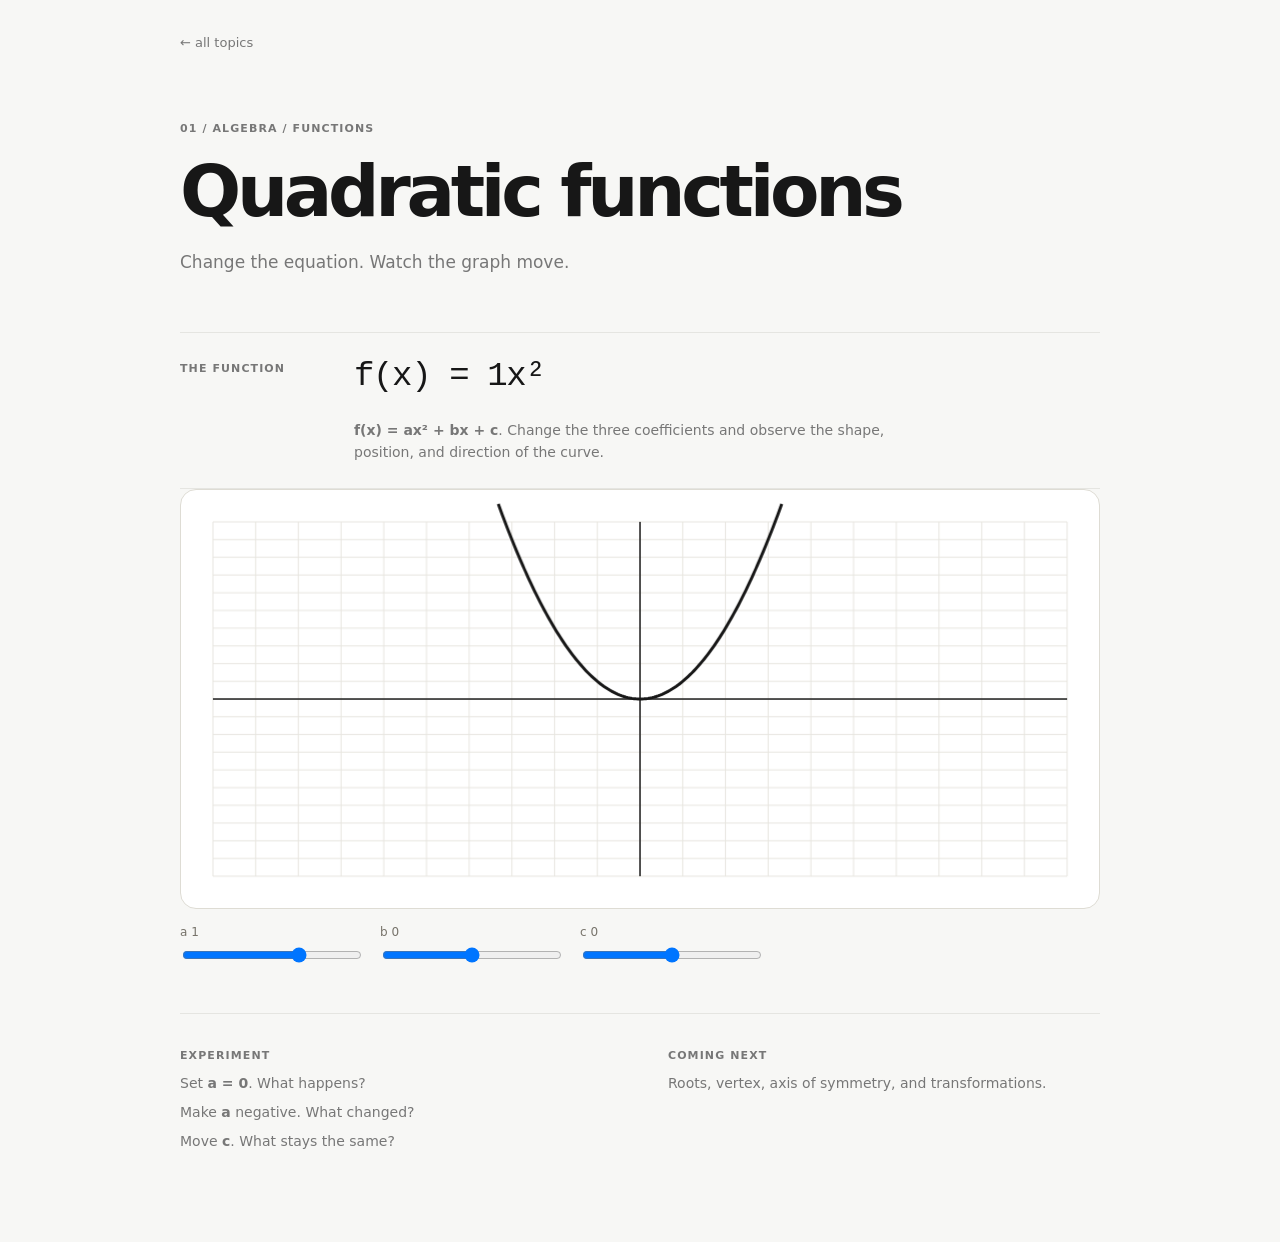
==== functions/index.html @ cf9b465f "tidy functions ui" ====
<!doctype html>
<html lang="en">
<head>
  <meta charset="utf-8">
  <meta name="viewport" content="width=device-width, initial-scale=1">
  <title>Functions | math-no-thx</title>
  <link rel="stylesheet" href="../style.css">
  <link rel="stylesheet" href="../viz/viz.css">
</head>
<body>
  <main class="page">
    <a class="back" href="../">← all topics</a>

    <header class="concept-header">
      <p class="eyebrow">01 / Algebra / Functions</p>
      <h1>Quadratic functions</h1>
      <p class="lead">Change the equation. Watch the graph move.</p>
    </header>

    <section class="concept">
      <div class="math-card">
        <p class="label">The function</p>
        <p class="equation" id="equation">f(x) = x²</p>
        <p class="explanation">
          <strong>f(x) = ax² + bx + c</strong>. Change the three coefficients
          and observe the shape, position, and direction of the curve.
        </p>
      </div>

      <div class="viz">
        <canvas id="graph" class="viz-canvas"></canvas>

        <div class="viz-controls">
          <div class="viz-control">
            <label for="a">a <span class="viz-value" id="a-value">1</span></label>
            <input id="a" type="range" min="-3" max="3" step="0.1" value="1">
          </div>

          <div class="viz-control">
            <label for="b">b <span class="viz-value" id="b-value">0</span></label>
            <input id="b" type="range" min="-5" max="5" step="0.1" value="0">
          </div>

          <div class="viz-control">
            <label for="c">c <span class="viz-value" id="c-value">0</span></label>
            <input id="c" type="range" min="-5" max="5" step="0.1" value="0">
          </div>
        </div>
      </div>
    </section>

    <section class="notes">
      <div>
        <p class="label">Experiment</p>
        <p>Set <strong>a = 0</strong>. What happens?</p>
        <p>Make <strong>a</strong> negative. What changed?</p>
        <p>Move <strong>c</strong>. What stays the same?</p>
      </div>

      <div>
        <p class="label">Coming next</p>
        <p>Roots, vertex, axis of symmetry, and transformations.</p>
      </div>
    </section>
  </main>

  <script type="module" src="./script.js"></script>
</body>
</html>
---- style.css ----
:root {
  --bg: #f7f7f5;
  --surface: #ffffff;
  --text: #171717;
  --muted: #777;
  --line: #e5e5e1;
}

* {
  box-sizing: border-box;
}

html {
  scroll-behavior: smooth;
}

body {
  margin: 0;
  min-height: 100vh;
  background: var(--bg);
  color: var(--text);
  font-family: Inter, ui-sans-serif, system-ui, -apple-system, BlinkMacSystemFont, "Segoe UI", sans-serif;
}

a {
  color: inherit;
}

.hero,
.container,
.page,
footer {
  width: min(920px, calc(100% - 40px));
  margin-inline: auto;
}

.hero {
  padding: 88px 0 56px;
}

.eyebrow,
.label,
.topic-number {
  color: var(--muted);
  font-size: 11px;
  font-weight: 650;
  letter-spacing: .1em;
  text-transform: uppercase;
}

.eyebrow {
  margin: 0 0 22px;
}

h1 {
  max-width: 760px;
  margin: 0;
  font-size: clamp(48px, 8vw, 88px);
  line-height: .95;
  letter-spacing: -.06em;
}

.intro,
.lead {
  max-width: 560px;
  margin: 24px 0 0;
  color: var(--muted);
  font-size: 17px;
  line-height: 1.55;
}

.container {
  padding-bottom: 80px;
}

.card {
  padding: 32px;
  border: 1px solid var(--line);
  border-radius: 18px;
  background: var(--surface);
}

.card-top {
  display: flex;
  justify-content: space-between;
  gap: 16px;
}

.tag,
.status {
  color: var(--muted);
  font-size: 11px;
  letter-spacing: .08em;
  text-transform: uppercase;
}

.card h2 {
  margin: 72px 0 8px;
  font-size: 38px;
  letter-spacing: -.045em;
}

.card p {
  margin: 0 0 24px;
  color: var(--muted);
}

.button {
  display: inline-flex;
  align-items: center;
  min-height: 42px;
  padding: 0 16px;
  border: 1px solid var(--text);
  border-radius: 999px;
  background: var(--text);
  color: #fff;
  font-size: 13px;
  text-decoration: none;
}

.button:hover {
  opacity: .78;
}

.topics {
  margin-top: 48px;
  border-top: 1px solid var(--line);
}

.topic {
  display: flex;
  align-items: center;
  gap: 18px;
  min-height: 58px;
  border-bottom: 1px solid var(--line);
  text-decoration: none;
}

.topic:hover {
  padding-left: 6px;
}

.topic-number {
  width: 28px;
}

.topic-arrow {
  margin-left: auto;
  color: var(--muted);
}

.topic.disabled {
  color: #aaa;
  pointer-events: none;
}

footer {
  padding: 24px 0 40px;
  border-top: 1px solid var(--line);
  color: var(--muted);
  font-size: 11px;
}

.page {
  padding: 32px 0 80px;
}

.back {
  display: inline-block;
  margin-bottom: 72px;
  color: var(--muted);
  font-size: 13px;
  text-decoration: none;
}

.back:hover {
  color: var(--text);
}

.concept-header h1 {
  font-size: clamp(42px, 7vw, 72px);
}

.concept {
  margin-top: 56px;
}

.math-card {
  display: grid;
  grid-template-columns: 150px 1fr;
  gap: 24px;
  padding: 24px 0;
  border-top: 1px solid var(--line);
  border-bottom: 1px solid var(--line);
}

.math-card .label {
  margin: 5px 0 0;
}

.equation {
  margin: 0;
  font-family: ui-monospace, SFMono-Regular, Menlo, monospace;
  font-size: clamp(22px, 4vw, 34px);
  letter-spacing: -.04em;
}

.explanation {
  grid-column: 2;
  max-width: 560px;
  margin: 0;
  color: var(--muted);
  font-size: 14px;
  line-height: 1.6;
}

.notes {
  display: grid;
  grid-template-columns: 1fr 1fr;
  gap: 56px;
  margin-top: 48px;
  padding-top: 24px;
  border-top: 1px solid var(--line);
}

.notes p:not(.label) {
  margin: 8px 0;
  color: var(--muted);
  font-size: 14px;
  line-height: 1.5;
}

@media (max-width: 640px) {
  .hero {
    padding-top: 64px;
  }

  .hero,
  .container,
  .page,
  footer {
    width: min(100% - 32px, 920px);
  }

  .card {
    padding: 24px;
  }

  .card h2 {
    margin-top: 56px;
  }

  .math-card {
    grid-template-columns: 1fr;
    gap: 12px;
  }

  .explanation {
    grid-column: auto;
  }

  .notes {
    grid-template-columns: 1fr;
    gap: 28px;
  }

  .back {
    margin-bottom: 56px;
  }
}
---- viz/viz.css ----
.viz {
  --viz-bg: #f6f5f1;
  --viz-panel: #ffffff;
  --viz-text: #171717;
  --viz-muted: #77736a;
  --viz-line: #dedcd4;
  --viz-accent: #171717;
  color: var(--viz-text);
}

.viz-canvas {
  display: block;
  width: 100%;
  height: 420px;
  border: 1px solid var(--viz-line);
  border-radius: 16px;
  background: var(--viz-panel);
}

.viz-controls {
  display: flex;
  flex-wrap: wrap;
  align-items: center;
  gap: 12px 20px;
  margin-top: 16px;
}

.viz-control {
  display: grid;
  gap: 6px;
  min-width: 180px;
}

.viz-control label {
  color: var(--viz-muted);
  font-size: 12px;
}

.viz-control input[type="range"] {
  width: 100%;
}

.viz-value {
  font-variant-numeric: tabular-nums;
}

.viz-button {
  min-height: 44px;
  padding: 10px 16px;
  border: 1px solid var(--viz-line);
  border-radius: 999px;
  background: var(--viz-panel);
  color: var(--viz-text);
  cursor: pointer;
}

.viz-button:hover {
  border-color: var(--viz-text);
}

.viz-button:focus-visible,
.viz-control input:focus-visible {
  outline: 2px solid var(--viz-text);
  outline-offset: 2px;
}

@media (max-width: 640px) {
  .viz-canvas {
    height: 320px;
  }

  .viz-control {
    width: 100%;
  }
}
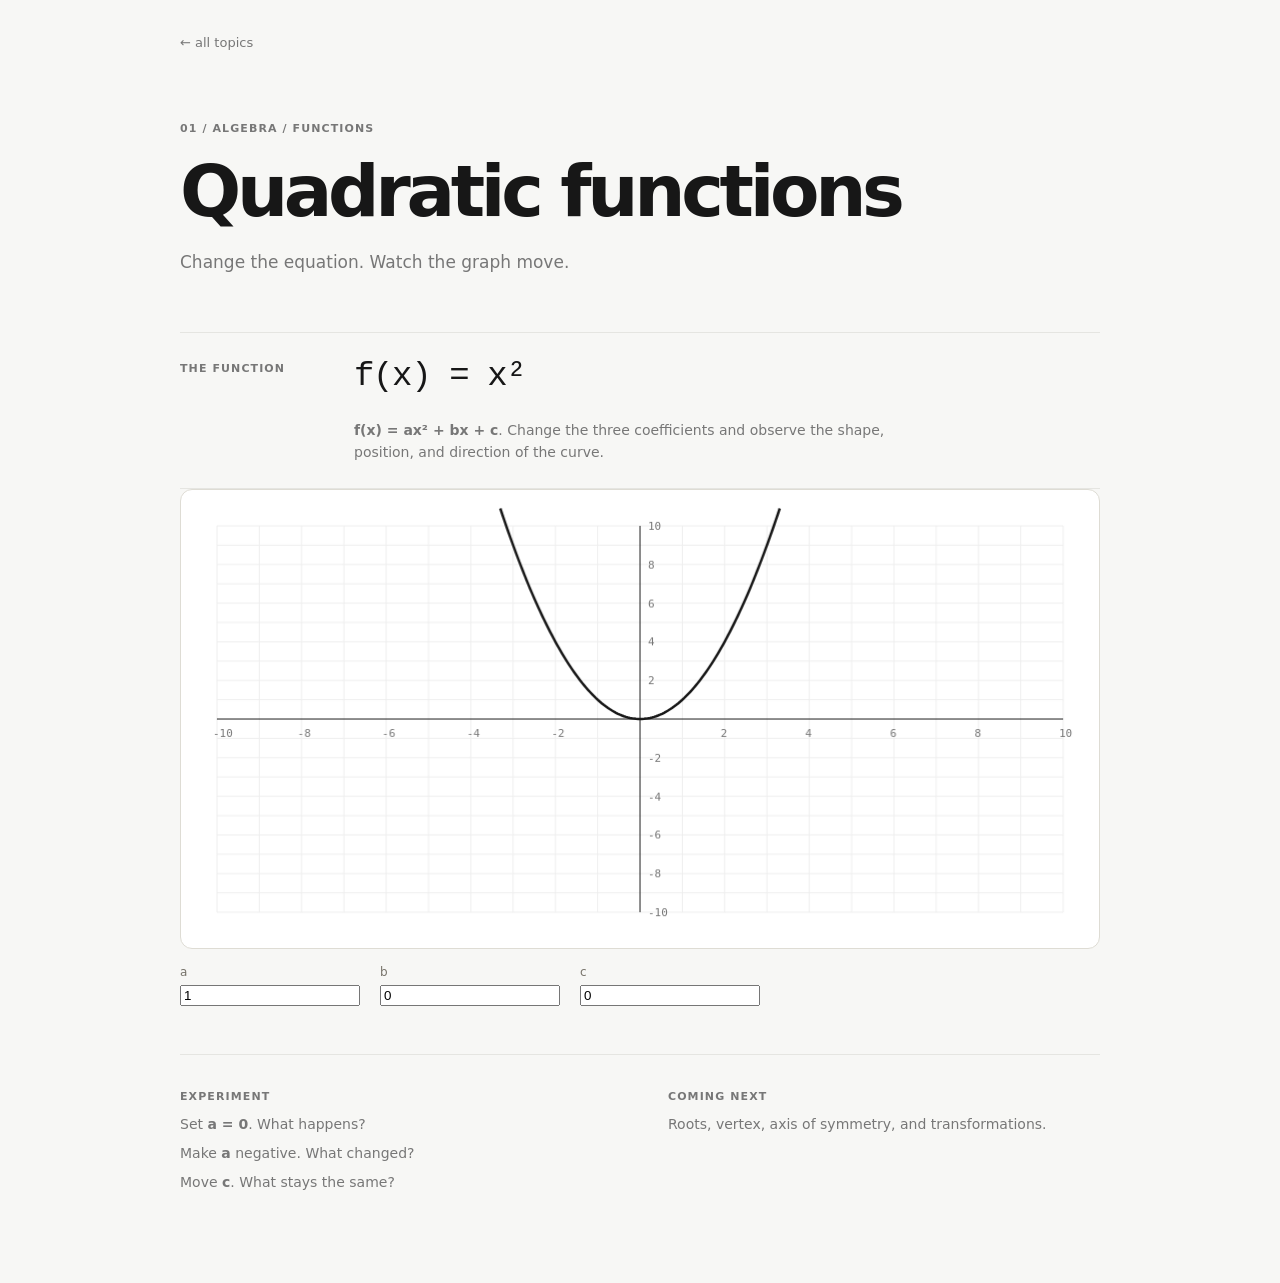
==== commit 95dc2a50: "free function inputs" ====
--- a/functions/index.html
+++ b/functions/index.html
@@ -28,22 +28,25 @@
       </div>
 
       <div class="viz">
-        <canvas id="graph" class="viz-canvas"></canvas>
+        <div class="graph-wrap">
+  <canvas id="graph" class="viz-canvas"></canvas>
+  <div id="cursor" class="graph-cursor" aria-hidden="true"></div>
+</div>
 
         <div class="viz-controls">
           <div class="viz-control">
-            <label for="a">a <span class="viz-value" id="a-value">1</span></label>
-            <input id="a" type="range" min="-3" max="3" step="0.1" value="1">
+            <label for="a">a</label>
+            <input id="a" type="number" step="any" value="1">
           </div>
 
           <div class="viz-control">
-            <label for="b">b <span class="viz-value" id="b-value">0</span></label>
-            <input id="b" type="range" min="-5" max="5" step="0.1" value="0">
+            <label for="b">b</label>
+            <input id="b" type="number" step="any" value="0">
           </div>
 
           <div class="viz-control">
-            <label for="c">c <span class="viz-value" id="c-value">0</span></label>
-            <input id="c" type="range" min="-5" max="5" step="0.1" value="0">
+            <label for="c">c</label>
+            <input id="c" type="number" step="any" value="0">
           </div>
         </div>
       </div>
--- a/viz/viz.css
+++ b/viz/viz.css
@@ -8,13 +8,30 @@
   color: var(--viz-text);
 }
 
+.graph-wrap {
+  position: relative;
+}
+
 .viz-canvas {
   display: block;
   width: 100%;
-  height: 420px;
+  height: 460px;
   border: 1px solid var(--viz-line);
-  border-radius: 16px;
+  border-radius: 12px;
   background: var(--viz-panel);
+}
+
+.graph-cursor {
+  position: absolute;
+  display: none;
+  pointer-events: none;
+  padding: 5px 8px;
+  border: 1px solid var(--viz-line);
+  border-radius: 6px;
+  background: var(--viz-panel);
+  color: var(--viz-text);
+  font: 11px ui-monospace, SFMono-Regular, Menlo, monospace;
+  transform: translate(10px, 10px);
 }
 
 .viz-controls {
@@ -54,6 +71,10 @@
   cursor: pointer;
 }
 
+.graph-wrap:hover .graph-cursor {
+  display: block;
+}
+
 .viz-button:hover {
   border-color: var(--viz-text);
 }
@@ -66,7 +87,7 @@
 
 @media (max-width: 640px) {
   .viz-canvas {
-    height: 320px;
+    height: 340px;
   }
 
   .viz-control {
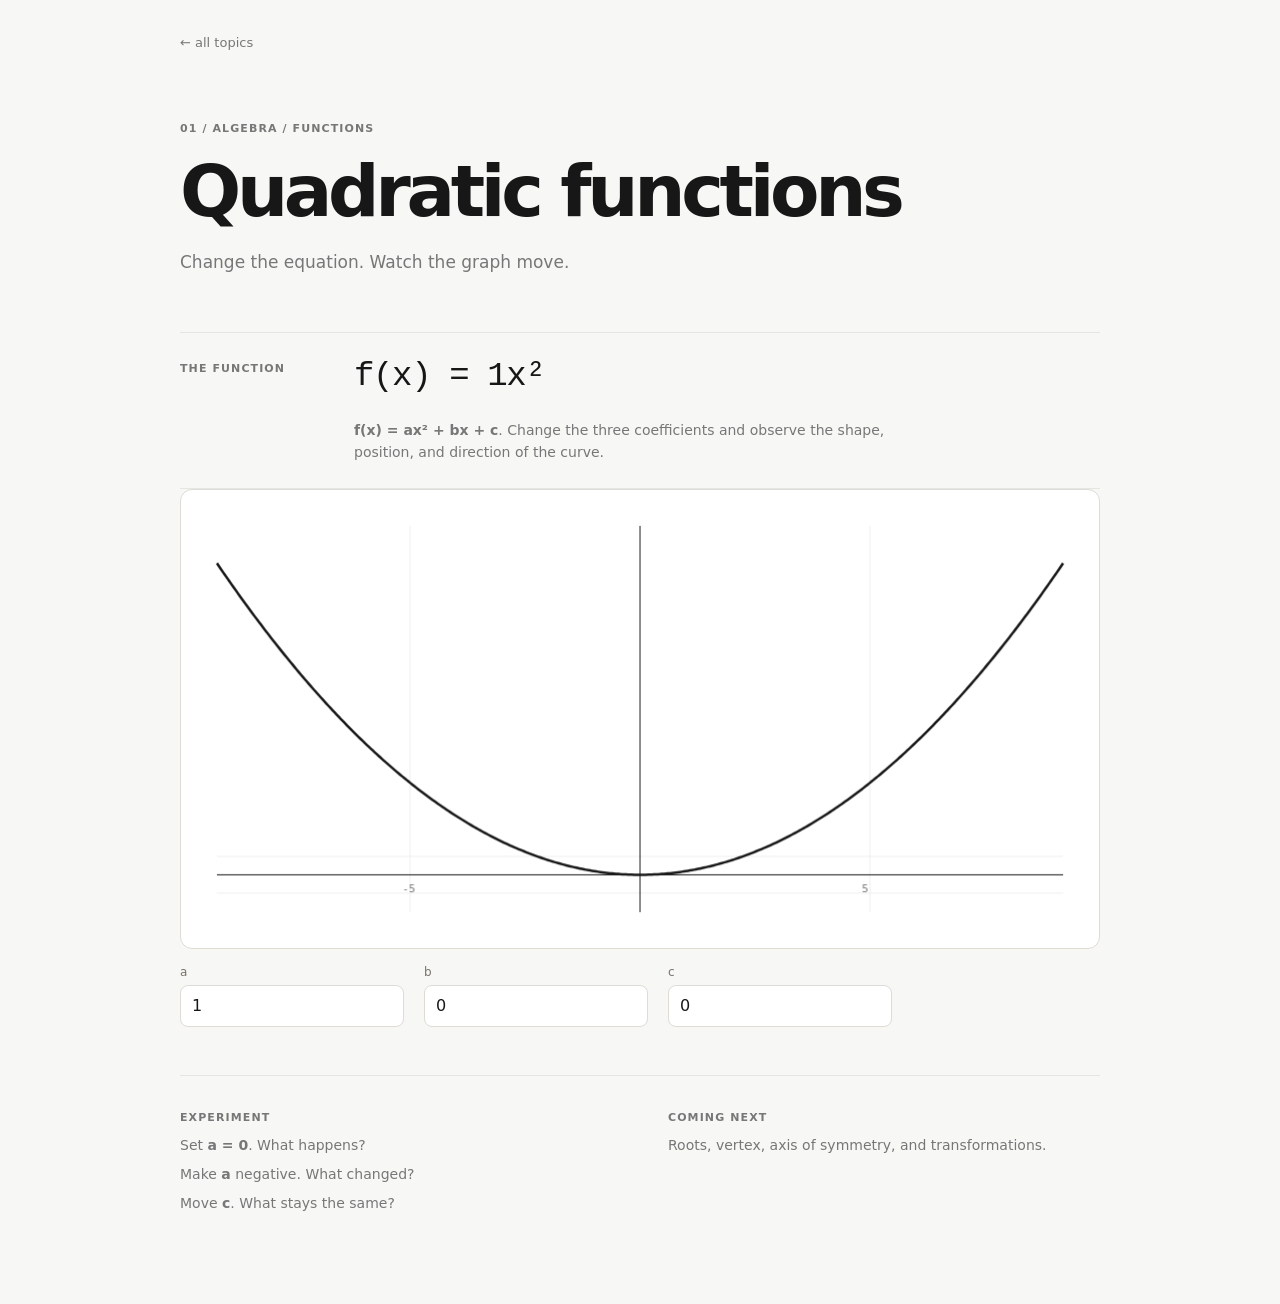
==== commit c8d0e02d: "add function facts" ====
--- a/functions/index.html
+++ b/functions/index.html
@@ -21,6 +21,7 @@
       <div class="math-card">
         <p class="label">The function</p>
         <p class="equation" id="equation">f(x) = x²</p>
+        <div class="function-facts" id="facts"></div>
         <p class="explanation">
           <strong>f(x) = ax² + bx + c</strong>. Change the three coefficients
           and observe the shape, position, and direction of the curve.
--- a/viz/viz.css
+++ b/viz/viz.css
@@ -53,8 +53,21 @@
   font-size: 12px;
 }
 
-.viz-control input[type="range"] {
+.viz-control input[type="number"] {
   width: 100%;
+  min-height: 42px;
+  padding: 0 11px;
+  border: 1px solid var(--viz-line);
+  border-radius: 8px;
+  background: var(--viz-panel);
+  color: var(--viz-text);
+  font: inherit;
+  font-variant-numeric: tabular-nums;
+}
+
+.viz-control input[type="number"]:focus {
+  outline: 2px solid var(--viz-text);
+  outline-offset: 2px;
 }
 
 .viz-value {
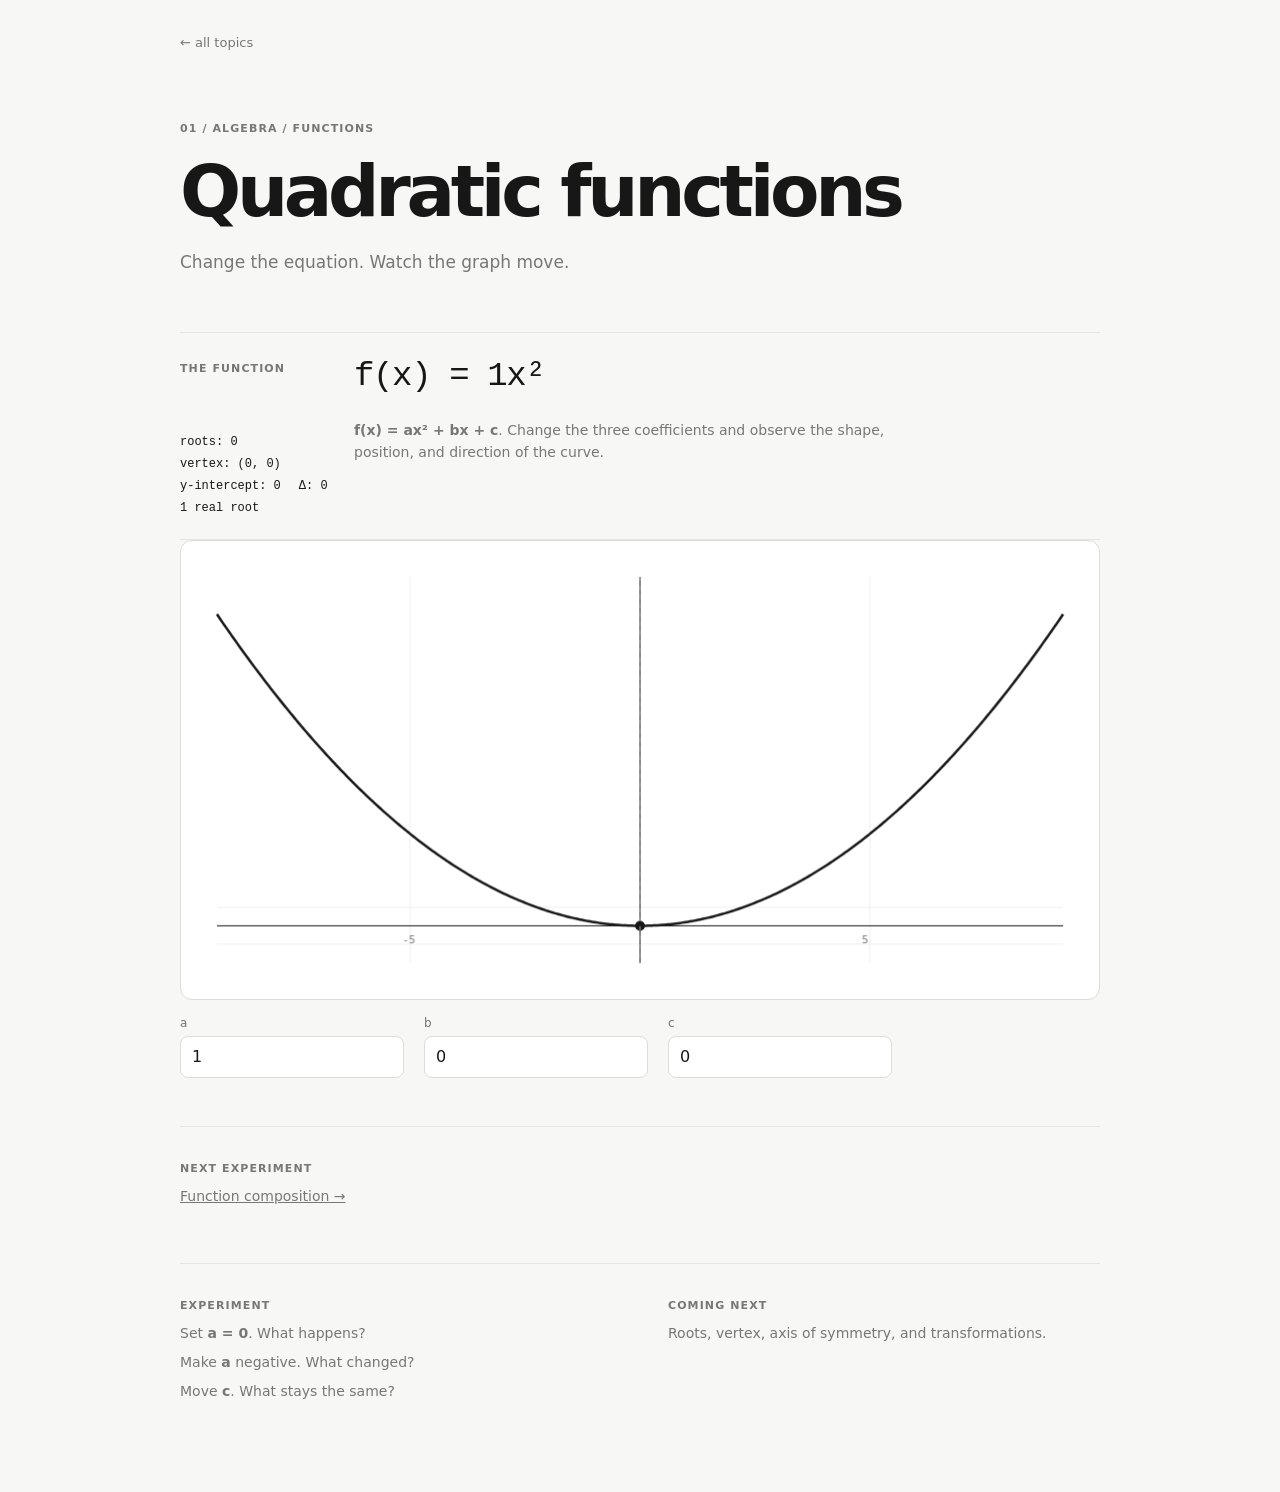
==== commit 5c8bc768: "wire composition" ====
--- a/functions/index.html
+++ b/functions/index.html
@@ -55,6 +55,13 @@
 
     <section class="notes">
       <div>
+        <p class="label">Next experiment</p>
+        <p><a href="./composition/">Function composition →</a></p>
+      </div>
+    </section>
+
+    <section class="notes">
+      <div>
         <p class="label">Experiment</p>
         <p>Set <strong>a = 0</strong>. What happens?</p>
         <p>Make <strong>a</strong> negative. What changed?</p>
--- a/viz/viz.css
+++ b/viz/viz.css
@@ -107,3 +107,16 @@
     width: 100%;
   }
 }
+
+.function-facts {
+  display: flex;
+  flex-wrap: wrap;
+  gap: 8px 18px;
+  margin-top: 16px;
+  color: var(--viz-muted);
+  font: 12px ui-monospace, SFMono-Regular, Menlo, monospace;
+}
+
+.function-fact {
+  white-space: nowrap;
+}
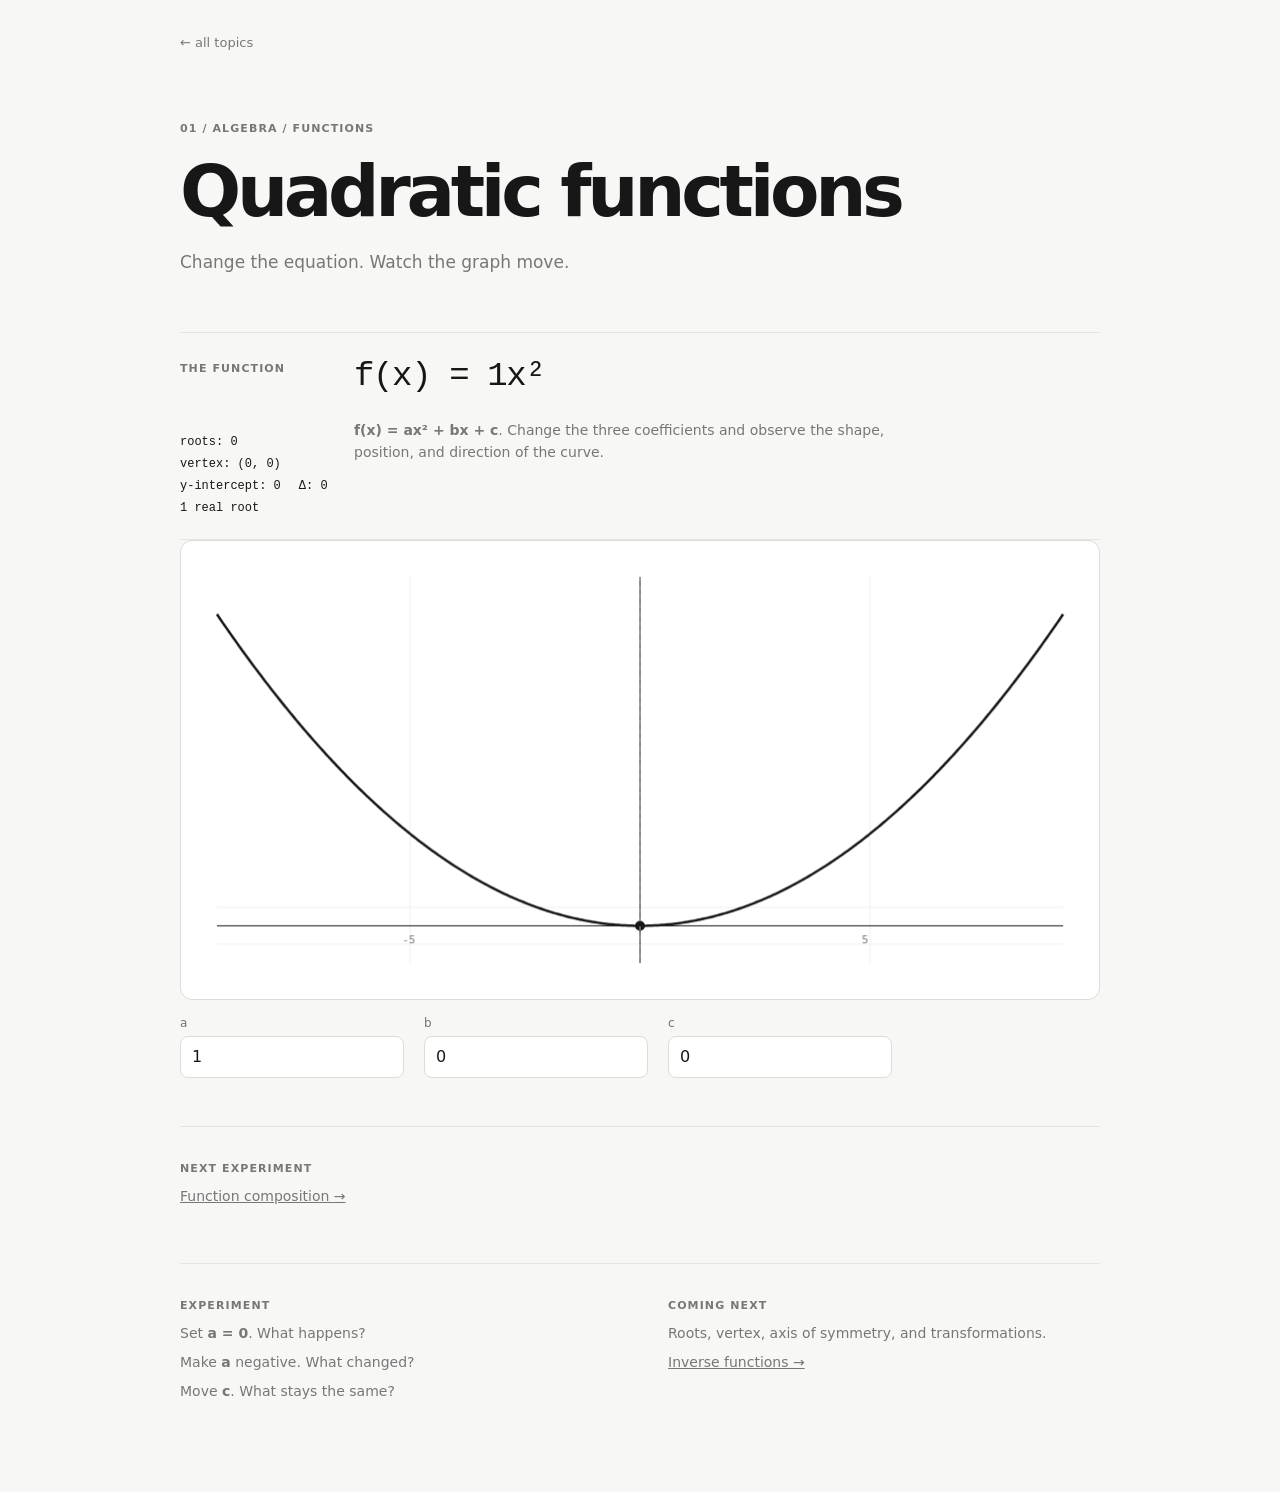
==== commit 332288ad: "wire inverse page" ====
--- a/functions/index.html
+++ b/functions/index.html
@@ -71,6 +71,7 @@
       <div>
         <p class="label">Coming next</p>
         <p>Roots, vertex, axis of symmetry, and transformations.</p>
+        <p><a href="./inverse/">Inverse functions →</a></p>
       </div>
     </section>
   </main>
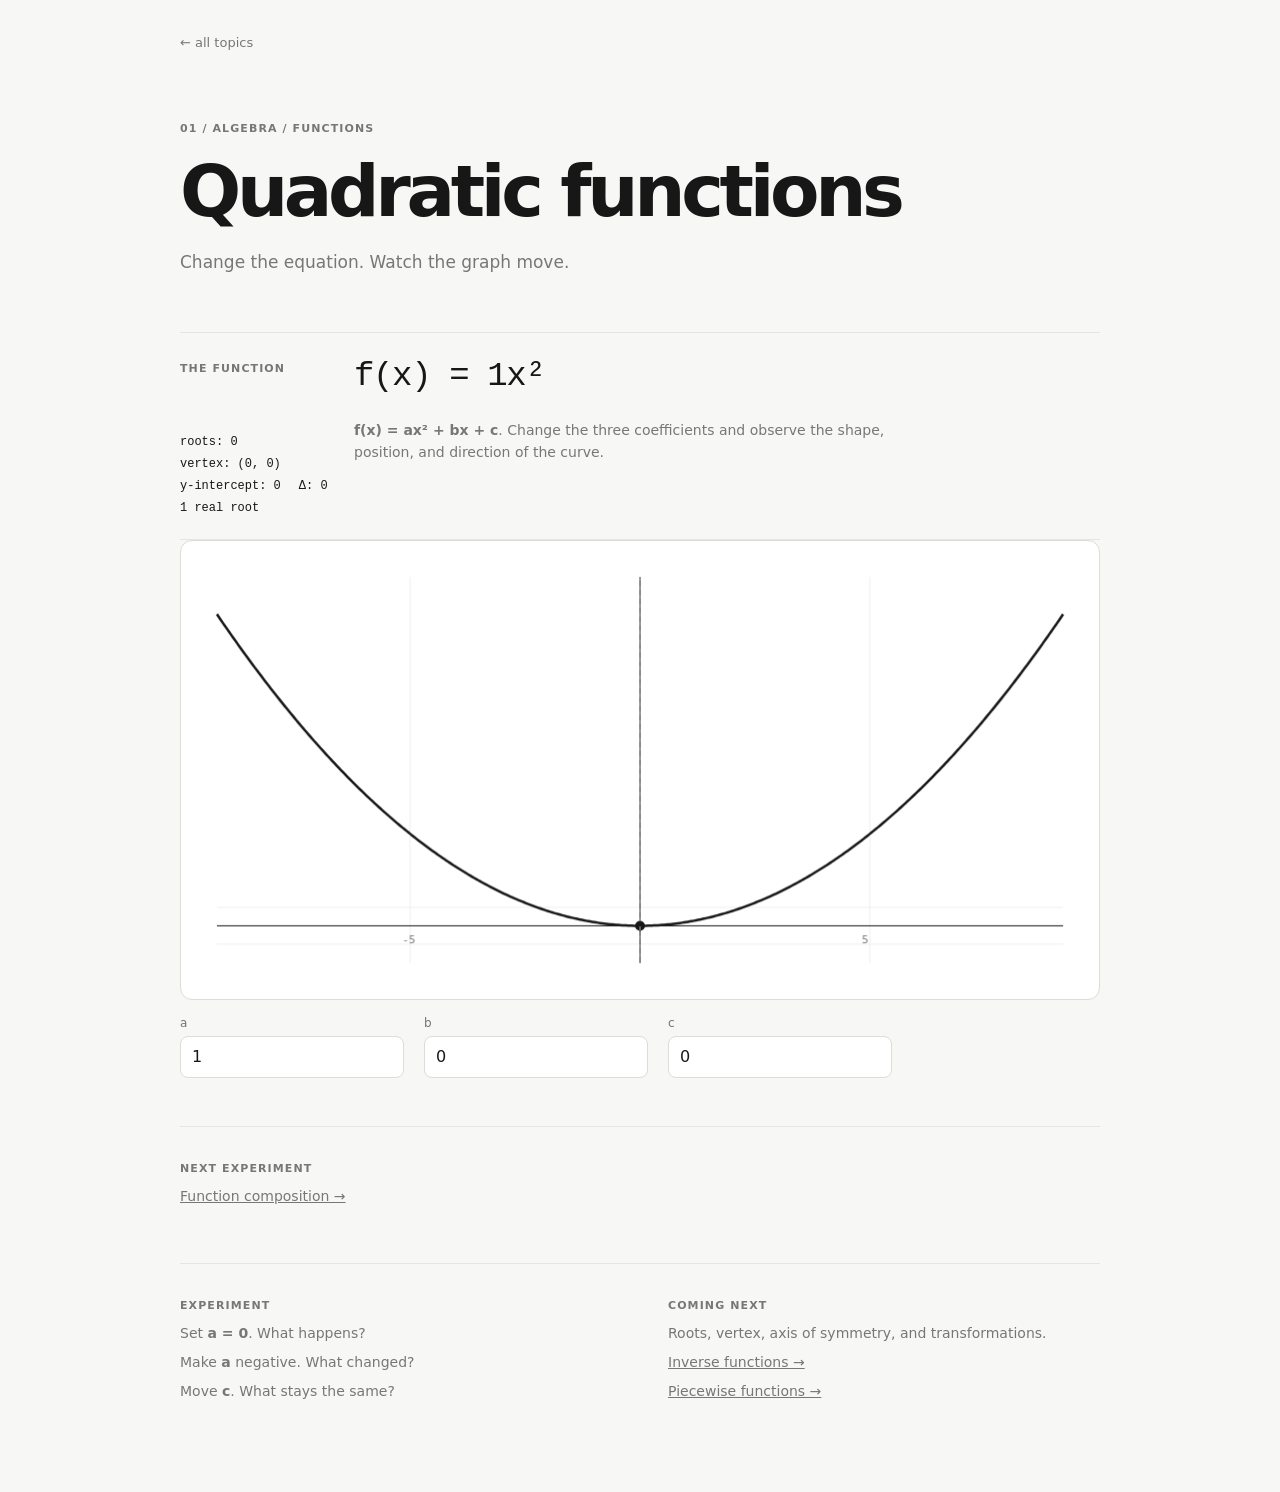
==== commit 35ab5ba4: "wire piecewise page" ====
--- a/functions/index.html
+++ b/functions/index.html
@@ -72,6 +72,7 @@
         <p class="label">Coming next</p>
         <p>Roots, vertex, axis of symmetry, and transformations.</p>
         <p><a href="./inverse/">Inverse functions →</a></p>
+        <p><a href="./piecewise/">Piecewise functions →</a></p>
       </div>
     </section>
   </main>
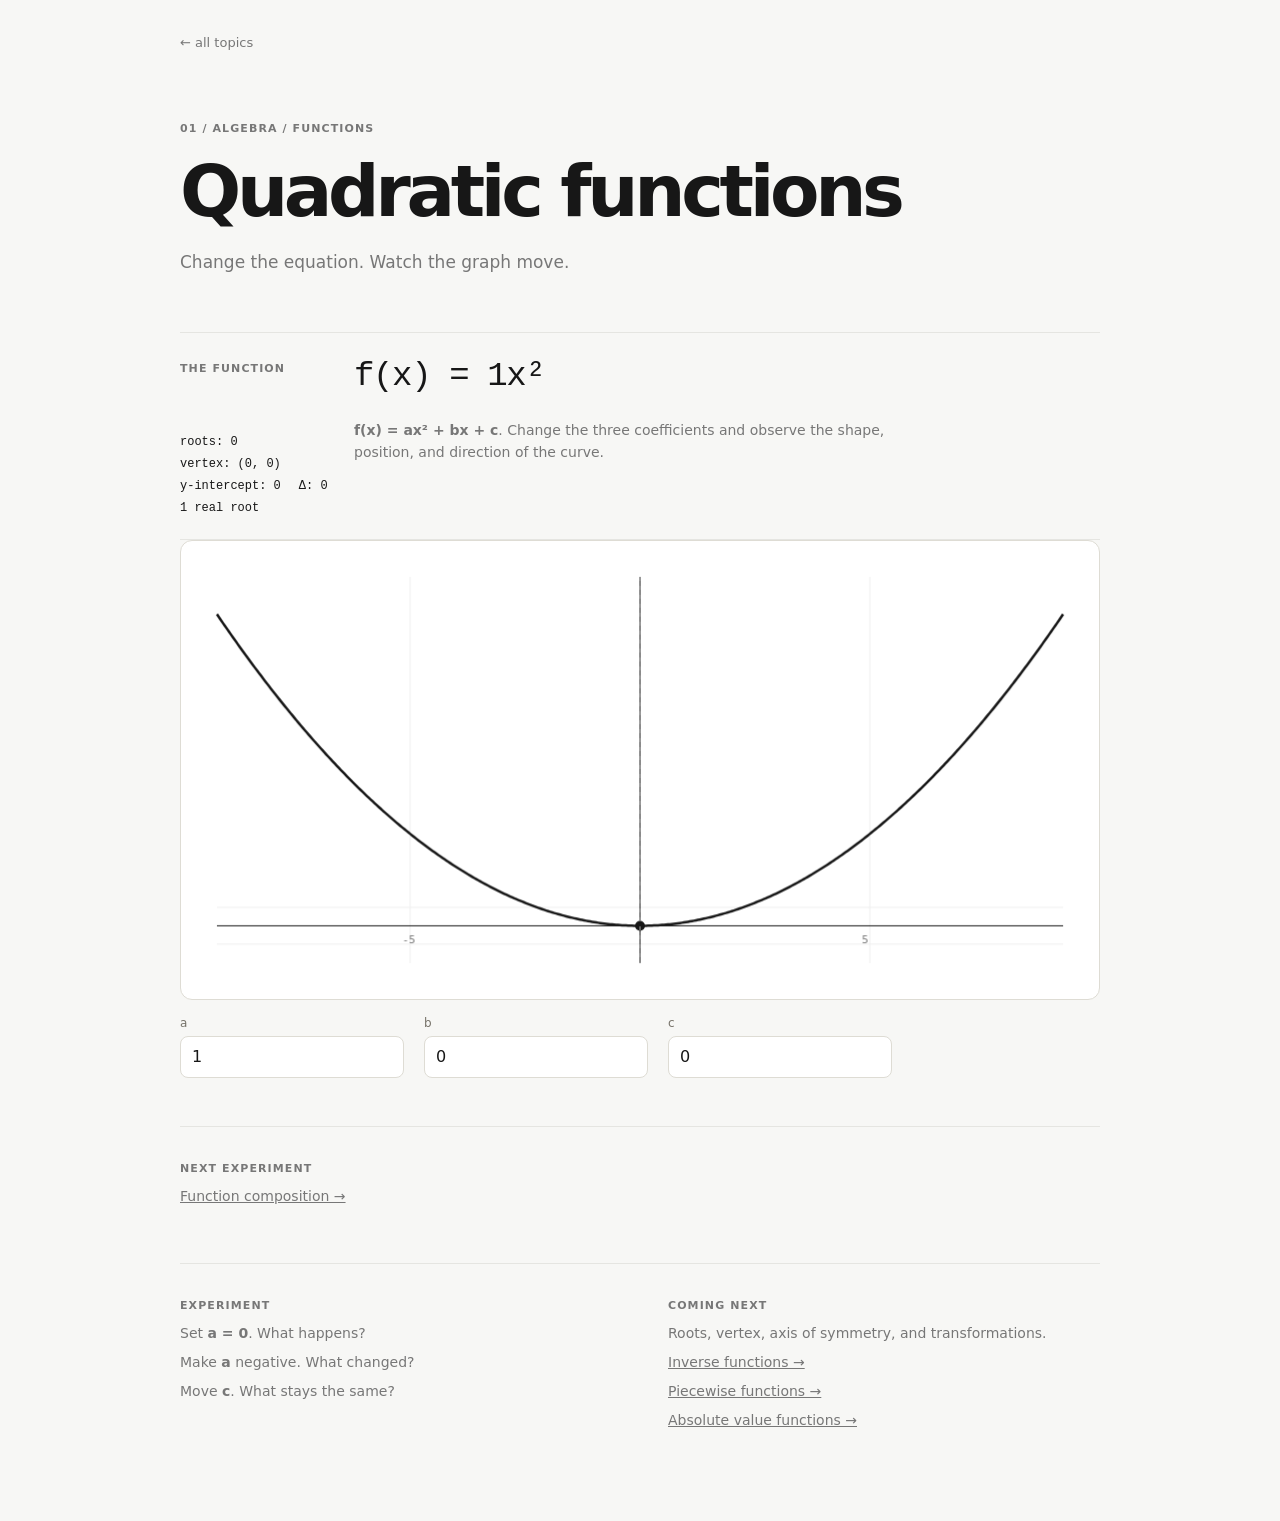
==== commit 5d0b808b: "wire absolute value" ====
--- a/functions/index.html
+++ b/functions/index.html
@@ -30,9 +30,9 @@
 
       <div class="viz">
         <div class="graph-wrap">
-  <canvas id="graph" class="viz-canvas"></canvas>
-  <div id="cursor" class="graph-cursor" aria-hidden="true"></div>
-</div>
+          <canvas id="graph" class="viz-canvas"></canvas>
+          <div id="cursor" class="graph-cursor" aria-hidden="true"></div>
+        </div>
 
         <div class="viz-controls">
           <div class="viz-control">
@@ -73,6 +73,7 @@
         <p>Roots, vertex, axis of symmetry, and transformations.</p>
         <p><a href="./inverse/">Inverse functions →</a></p>
         <p><a href="./piecewise/">Piecewise functions →</a></p>
+        <p><a href="./absolute-value/">Absolute value functions →</a></p>
       </div>
     </section>
   </main>
